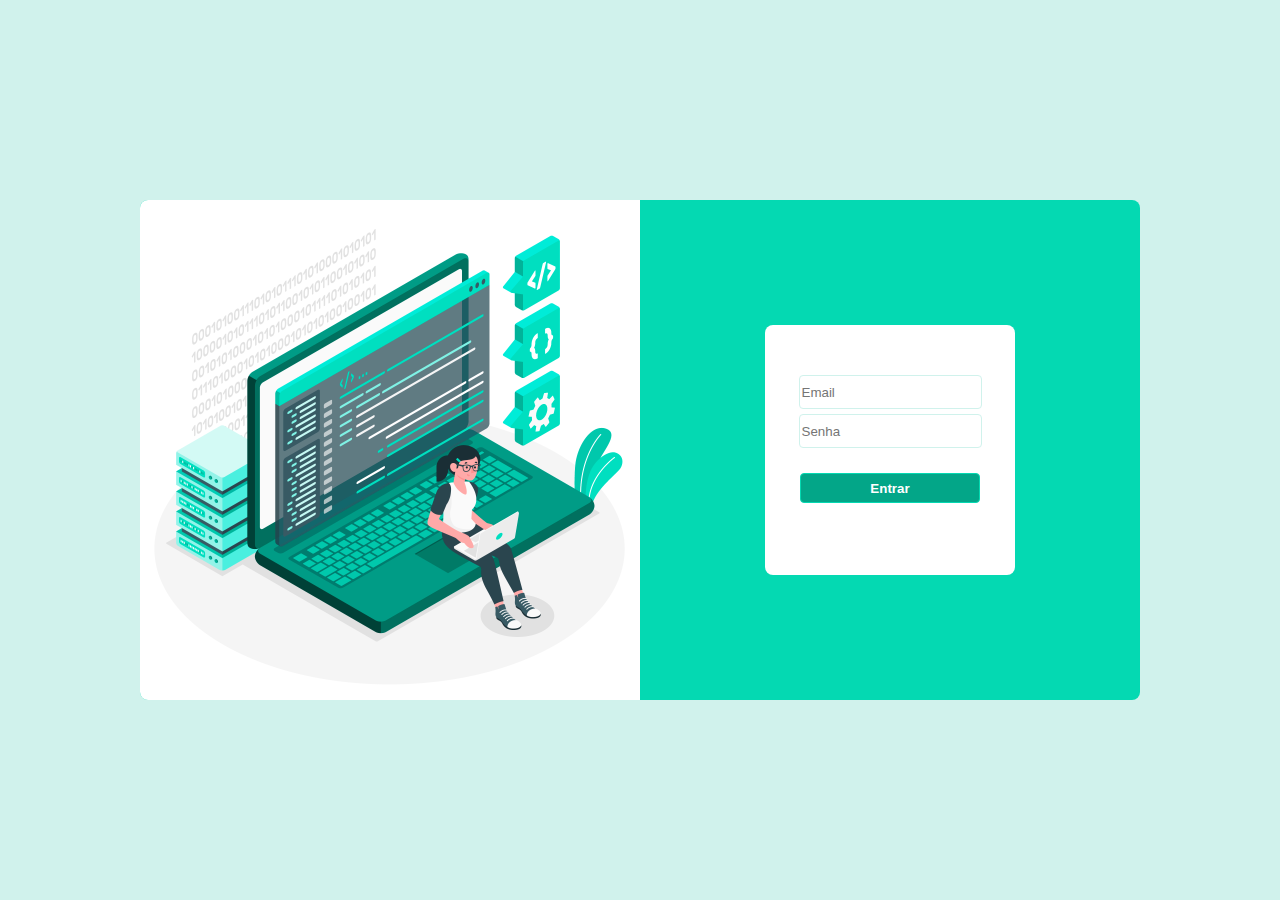
==== index.html @ 41a0238b "Cria estrutura de página de login" ====
<!DOCTYPE html>
<html lang="pt-br">
  <head>
    <meta charset="UTF-8" />
    <meta http-equiv="X-UA-Compatible" content="IE=edge" />
    <meta name="viewport" content="width=device-width, initial-scale=1.0" />
    <link rel="stylesheet" href="style.css" />
    <title>Document</title>
  </head>
  <body>
    <div class="bg-general">
      <div class="bg-section">
        <img class="image" src="./imagem.jpg" alt="" />
        <div class="container-form">
          <form class="form-styled" action="">
            <input class="input-data" type="text" placeholder="Email" />
            <input class="input-data" type="password" placeholder="Senha" />
            <input class="input-button" type="button" value="Entrar" />
          </form>
        </div>
      </div>
    </div>
  </body>
</html>
---- style.css ----
body {
  margin: 0px;
}

.bg-general {
  background: #d0f2ec;
  width: 100vw;
  height: 100vh;
  display: flex;
  flex-direction: row;
  justify-content: center;
  align-items: center;
}

.bg-section {
  display: flex;
  background: #04d9b2;
  width: 1000px;
  height: 500px;
  border-radius: 8px;
}

.image {
  max-width: 100%;
  height: 500px;
  border-radius: 8px 0 0 8px;
}

.container-form {
  background: #fff;
  margin: auto;
  width: 250px;
  height: 250px;
  border-radius: 8px;
}

.form-styled {
  display: flex;
  flex-direction: column;
  align-items: center;
  margin-top: 50px;
}

.input-data {
  border: 1px solid #d0f2ec;
  border-radius: 4px;
  height: 30px;
  margin-bottom: 5px;
}

.input-data:hover {
  background-color: #d0f2ec;
}

.input-data:focus-visible {
  outline: 1px solid #69868c;
}

.input-button {
  height: 30px;
  width: 180px;
  border: 1px solid #04d9b2;
  border-radius: 4px;
  background-color: #03a688;
  margin-top: 20px;
  color: #fff;
  font-weight: bold;
  cursor: pointer;
}

.input-button:hover {
  background-color: #02735e;
}
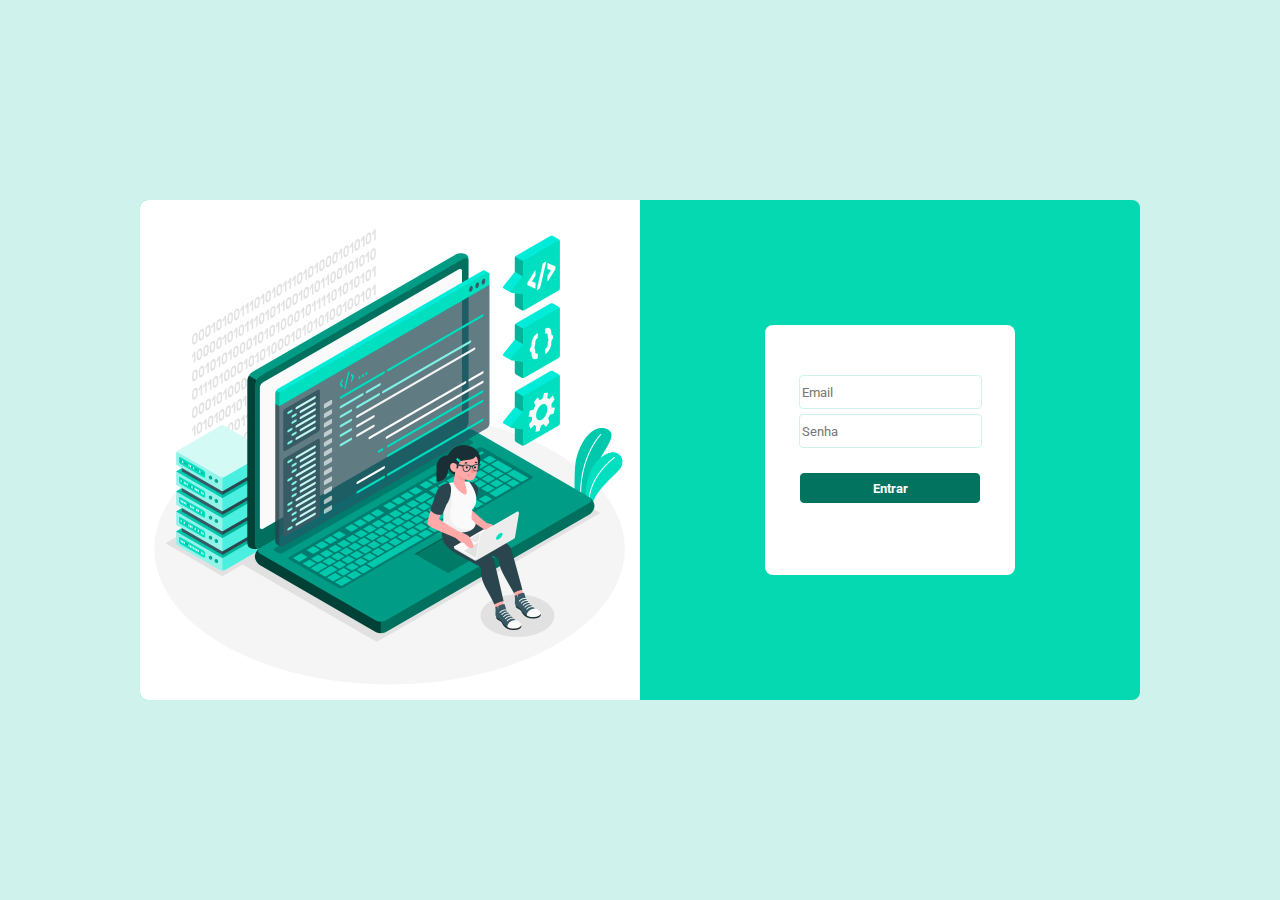
==== commit 3e516f12: "Adiciona página de cadastro de atividades" ====
--- a/index.html
+++ b/index.html
@@ -4,13 +4,17 @@
     <meta charset="UTF-8" />
     <meta http-equiv="X-UA-Compatible" content="IE=edge" />
     <meta name="viewport" content="width=device-width, initial-scale=1.0" />
-    <link rel="stylesheet" href="style.css" />
-    <title>Document</title>
+    <link rel="stylesheet" href="/estilos/login.css" />
+    <title>PHPCad</title>
   </head>
   <body>
     <div class="bg-general">
       <div class="bg-section">
-        <img class="image" src="./imagem.jpg" alt="" />
+        <img
+          class="image"
+          src="/imagens/imagem.jpg"
+          alt="Ilustração de uma garota mexendo no computador"
+        />
         <div class="container-form">
           <form class="form-styled" action="">
             <input class="input-data" type="text" placeholder="Email" />
--- a/estilos/login.css
+++ b/estilos/login.css
@@ -0,0 +1,86 @@
+@import url("https://fonts.googleapis.com/css2?family=Roboto&display=swap");
+
+body {
+  margin: 0px;
+}
+
+.bg-general {
+  background: #d0f2ec;
+  width: 100vw;
+  height: 100vh;
+  display: flex;
+  flex-direction: row;
+  justify-content: center;
+  align-items: center;
+}
+
+.bg-section {
+  display: flex;
+  background: #04d9b2;
+  width: 1000px;
+  height: 500px;
+  border-radius: 8px;
+}
+
+.image {
+  max-width: 100%;
+  height: 500px;
+  border-radius: 8px 0 0 8px;
+}
+
+.container-form {
+  background: #fff;
+  margin: auto;
+  width: 250px;
+  height: 250px;
+  border-radius: 8px;
+}
+
+.form-styled {
+  display: flex;
+  flex-direction: column;
+  align-items: center;
+  margin-top: 50px;
+}
+
+.input-data {
+  border: 1px solid #d0f2ec;
+  border-radius: 4px;
+  height: 30px;
+  margin-bottom: 5px;
+  font-family: "Roboto", sans-serif;
+}
+
+.input-data:hover {
+  background-color: #d0f2ec;
+}
+
+.input-data:focus-visible {
+  outline: 1px solid #69868c;
+}
+
+.input-button {
+  height: 30px;
+  width: 180px;
+  border: 1px solid #02735e;
+  border-radius: 4px;
+  background-color: #02735e;
+  margin-top: 20px;
+  color: #fff;
+  font-weight: bold;
+  cursor: pointer;
+  font-family: "Roboto", sans-serif;
+}
+
+.input-button:hover {
+  background-color: #03a688;
+}
+
+@media screen and (max-width: 780px) {
+  .image {
+    display: none;
+  }
+  .bg-section {
+    border-radius: 0px;
+  }
+}
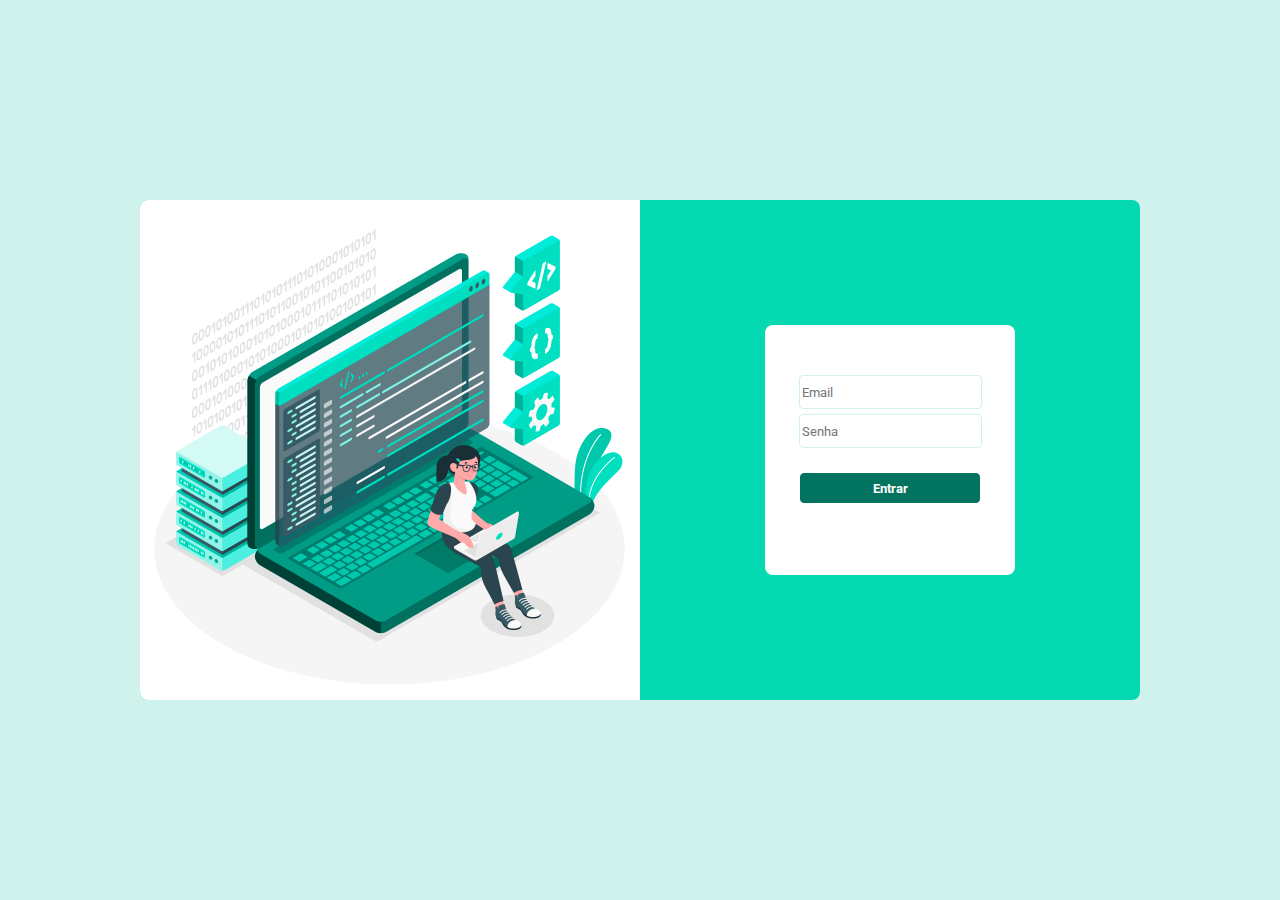
==== commit 57f5d480: "Adiciona página de cadastro de usuário e botões" ====
--- a/index.html
+++ b/index.html
@@ -4,7 +4,7 @@
     <meta charset="UTF-8" />
     <meta http-equiv="X-UA-Compatible" content="IE=edge" />
     <meta name="viewport" content="width=device-width, initial-scale=1.0" />
-    <link rel="stylesheet" href="/estilos/login.css" />
+    <link rel="stylesheet" href="estilos/login.css" />
     <title>PHPCad</title>
   </head>
   <body>
@@ -12,7 +12,7 @@
       <div class="bg-section">
         <img
           class="image"
-          src="/imagens/imagem.jpg"
+          src="imagens/imagem.jpg"
           alt="Ilustração de uma garota mexendo no computador"
         />
         <div class="container-form">
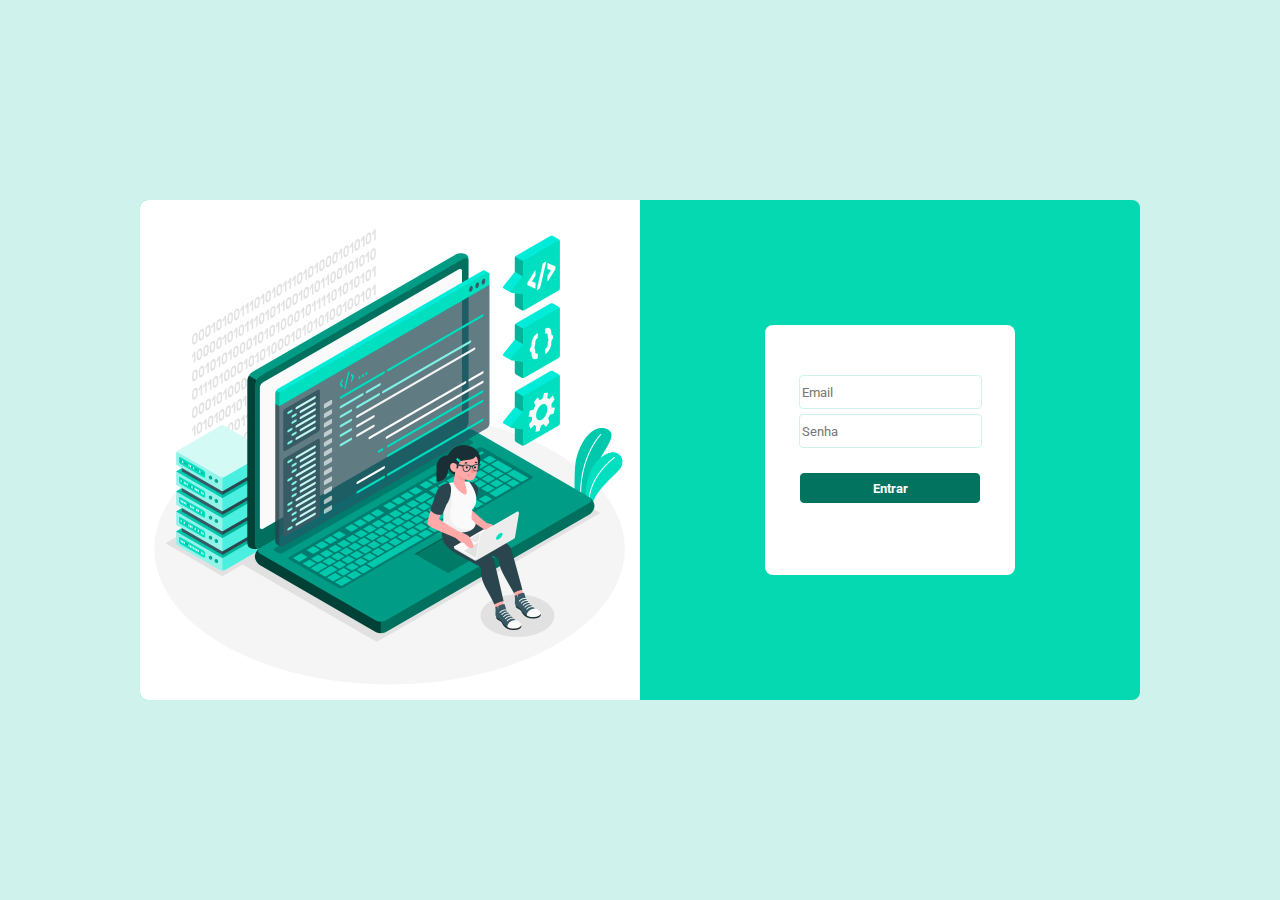
==== commit 5da3dab8: "remove src do login" ====
--- a/index.html
+++ b/index.html
@@ -5,6 +5,7 @@
     <meta http-equiv="X-UA-Compatible" content="IE=edge" />
     <meta name="viewport" content="width=device-width, initial-scale=1.0" />
     <link rel="stylesheet" href="estilos/login.css" />
+    <link rel="shortcut icon" href="imagens/to-do-list.png" type="image/x-icon">
     <title>PHPCad</title>
   </head>
   <body>
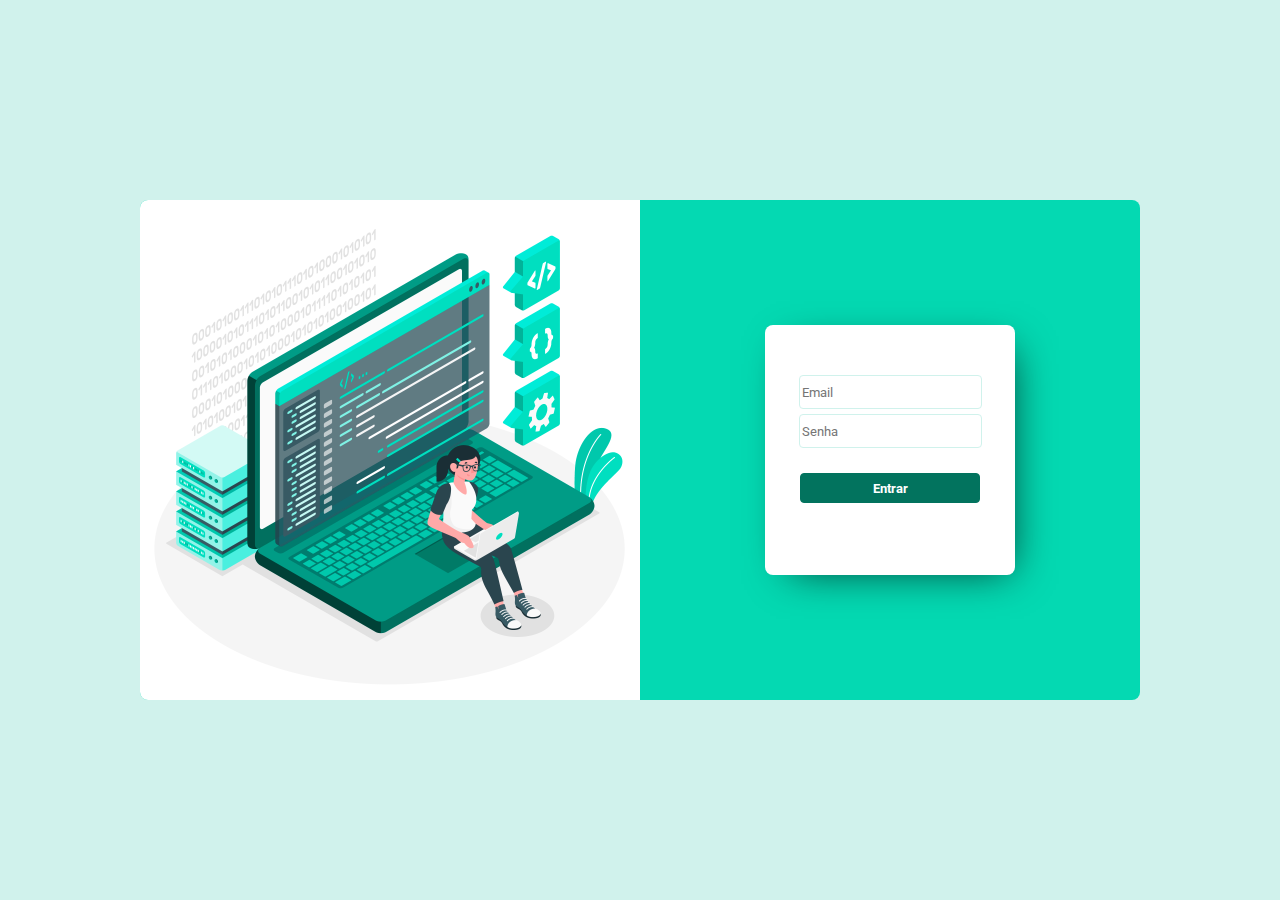
==== commit 59f36655: "Adiciona validações ao login" ====
--- a/index.html
+++ b/index.html
@@ -18,8 +18,8 @@
         />
         <div class="container-form">
           <form class="form-styled" action="">
-            <input class="input-data" type="text" placeholder="Email" />
-            <input class="input-data" type="password" placeholder="Senha" />
+            <input class="input-data" type="text" placeholder="Email" maxlength="50" required/>
+            <input class="input-data" type="password" placeholder="Senha" minlength="5" maxlength="9" required />
             <input class="input-button" type="button" value="Entrar" />
           </form>
         </div>
--- a/estilos/login.css
+++ b/estilos/login.css
@@ -34,6 +34,7 @@
   width: 250px;
   height: 250px;
   border-radius: 8px;
+  box-shadow: 10px 10px 40px -15px rgba(0,0,0,0.75);
 }
 
 .form-styled {
